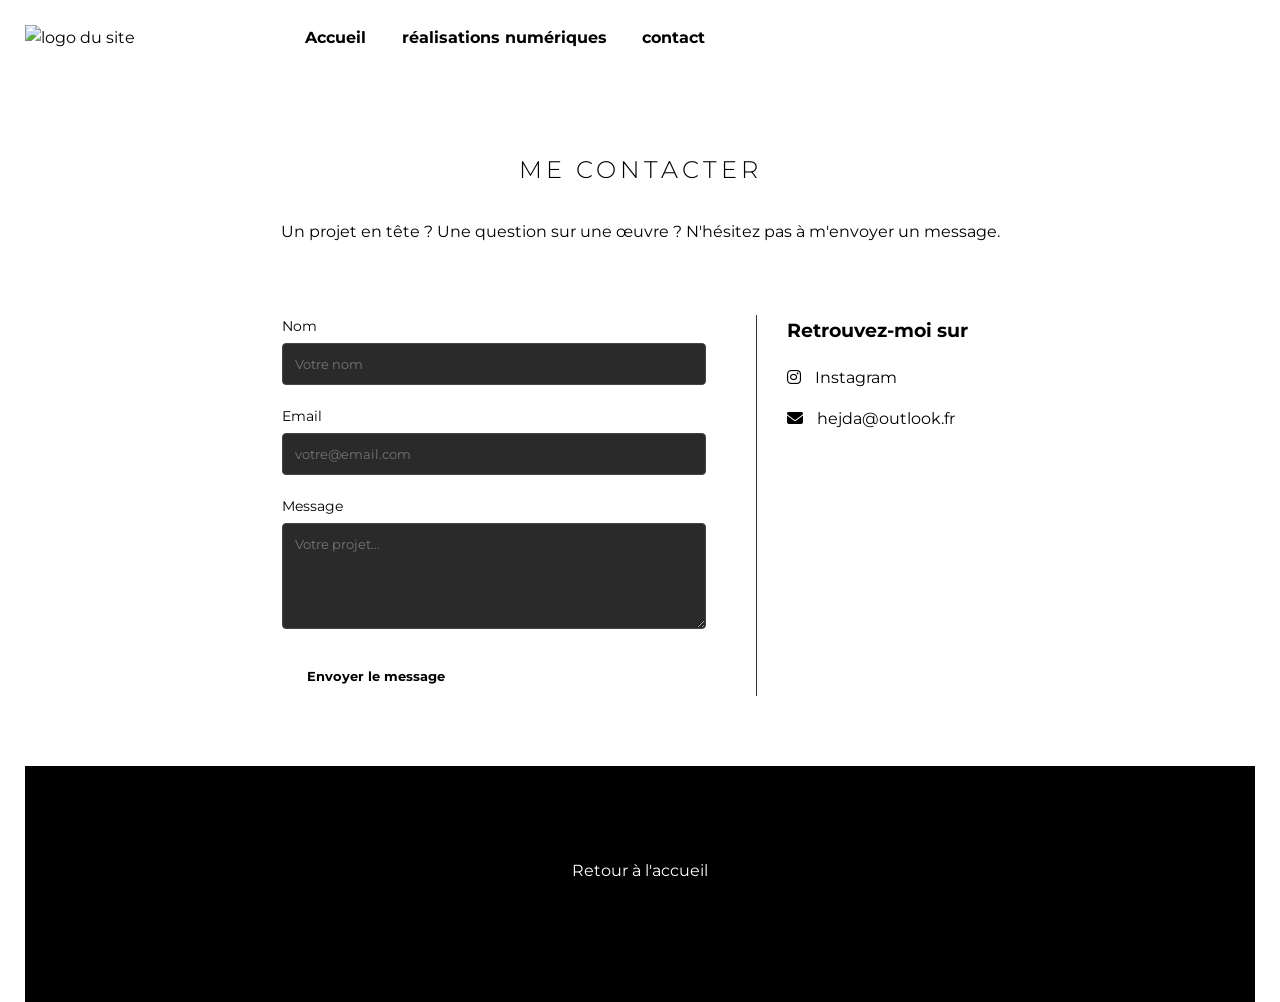
==== contact.html @ 36daacd3 "Add files via upload" ====
<!DOCTYPE html>
<html lang="fr">
<head>
        <link rel="stylesheet" href="https://cdnjs.cloudflare.com/ajax/libs/font-awesome/6.5.1/css/all.min.css">
        <link rel="stylesheet" href="style.css"> 
        <title>Les-création-de-Ben</title>
        <meta charset='utf-8'>
        <meta name="viewport" content="width=device-width,initial-scale=1.0">
<body>
    <section class="top-page">
        <header class="header">
             <img src="imgs/logo.png" alt="logo du site">
             <nav class="nav1">
                <li><a href="index.html"> Accueil</a></li>
                <li><a href="real.html"> réalisations numériques</a></li>
                <li><a href="contact.html">contact</a></li>
            </nav>
    </header>
    <main class="contact-container">
        <h2>Me contacter</h2>
        <p class="contact-intro">Un projet en tête ? Une question sur une œuvre ? N'hésitez pas à m'envoyer un message.</p>

        <section class="contact-flex">
            <form class="contact-form">
                <div class="form-group">
                    <label for="nom">Nom</label>
                    <input type="text" id="nom" name="nom" placeholder="Votre nom" required>
                </div>
                <div class="form-group">
                    <label for="email">Email</label>
                    <input type="email" id="email" name="email" placeholder="votre@email.com" required>
                </div>
                <div class="form-group">
                    <label for="message">Message</label>
                    <textarea id="message" name="message" rows="5" placeholder="Votre projet..." required></textarea>
                </div>
                <button type="submit" class="btn-submit">Envoyer le message</button>
            </form>

            <div class="contact-info">
                <h3>Retrouvez-moi sur</h3>
                <div class="social-links">
                    <a href="https://www.instagram.com/_northben_/"><i class="fab fa-instagram"></i> Instagram</a>
                    <a href="#"><i class="fas fa-envelope"></i> hejda@outlook.fr</a>
                </div>
            </div>
        </section>
    </main>

    <footer class="footer">
        <a href="index.html" class="btn-back">Retour à l'accueil</a>
        <p>&copy; 2026 Les Créations de Ben</p>
    </footer>

</body>
</html>
---- style.css ----
@import url('https://fonts.googleapis.com/css2?family=Montserrat:ital,wght@0,100..900;1,100..900&display=swap');
@import url('https://fonts.googleapis.com/css2?family=Abril+Fatface&family=Montserrat:ital,wght@0,100..900;1,100..900&display=swap');
*{
    font-family: 'Montserrat';
}
body{
    margin: 0px;
     background: url("../imgs/bg.png");

}
/*tete de page*/
header.header{
    display:flex;
    align-items: center;
}
section.top-page{
    height: 80vh;
    background-size: cover;
    padding: 25px;
}
header img {
    width: 250px;
}

/* menu navigation*/

nav.nav1{
    display: flex;
    justify-content: space-between;
    list-style: none;
    width: 400px;
    margin-left: 30px ;

}
.nav1 li a {
    text-decoration: none;
    color: black;
    font-weight: bold;
    transition: 0.3s;
}

.nav1 li a:hover {
    color: #00bf63; /* Couleur au survol */
}

/* Pour enlever les points même si le navigateur force le style <li> */
.nav1 li {
    list-style-type: none;
}


/* landing page*/
.big-title{
    color: black;
    font-family: 'Abril FatFace', cursive ;
    font-size: 80px;
    font-weight: 100;
}
.landing-page{
     padding: 20px 50px;
}

/* services*/
.service{
    display: flex;
    justify-content: space-evenly;
    margin: 50px;
}
.delivery-icon{
    font-size: 50px;
}
.service-item{
    display: flex;
    flex-direction: column;
    align-items: center;

}
/* Projet clients*/
.section-title{
    font-size: 50px;
    font-family: "Abril FatFace", cursive;
    font-weight: 100;
    position: relative;
}
.section-title::before{
    content: "";
    position: absolute;
    background-color: #00bf63;
    width: 50px;
    height: 7px;
    bottom: 0;
    border-bottom-right-radius: 20px;
}
.customer{
    margin: 100px;
}
.customer-pro{
    min-height: 850px;
    display: flex;
    flex-wrap: wrap;
    background-size: cover;
    background-position: center;
    background-repeat: no-repeat;
    background-size: contain;
    gap: 20px; /* Espace entre les deux toiles */
    position: relative;
  
}
.toile{
    flex: 1; /* Chaque image prend la moitié de la place */
    background-size: cover;
    background-position: center;
    transition: transform 0.3s;
    border-radius: 50px;
    border: #000 solid;
    position: relative; /* Indispensable pour placer la description en bas */
    display: block;
    overflow: hidden;
    text-decoration: none; /* Enlève le soulignement du lien */

    
}
.toile:hover {
    transform: scale(1.02); /* Agrandi très légèrement la toile */
    box-shadow: 0 10px 20px rgba(0,0,0,0.2); /* Ajoute une ombre portée */
}
.soleil-toile{
    background-image:url(../imgs/soleil-toile.jpg);
}
.masque-toile{
    background-image:url(../imgs/masque-toile.jpg);
}

.toile-details{
    background-color: #FFFFFFDF;
    position: absolute;
    bottom: 0;

}
    /* Le conteneur de la description */
.description {
    position: absolute;
    bottom: 0;
    left: 0;
    right: 0;
    background: rgba(0, 0, 0, 0.7); /* Fond noir semi-transparent */
    color: white;
    padding: 20px;
    opacity: 0; /* Caché par défaut */
    transition: opacity 0.3s ease;
    text-align: center;
}

/* On affiche la description au survol de la toile */
.toile:hover .description {
    opacity: 1;
}
/* Réal numérique*/
/* --- CONFIGURATION GLOBALE --- */

* {
    margin: 0;
    padding: 0;
    box-sizing: border-box;
}

body {
    font-family: 'Segoe UI', Roboto, sans-serif;
    background-color: var(--bg-dark);
    color: var(--white);
    line-height: 1.6;
    scroll-behavior: smooth;
}



/* Barre de catégories collante */
.sub-nav {
    display: flex;
    justify-content: center;
    gap: 30px;
    padding: 15px;
    background: #1a1a1a;
    position: sticky;
    top: 0;
    z-index: 1000;
    border-bottom: 1px solid #333;
}

.sub-nav a {
    text-decoration: none;
    color:rgb(88, 88, 88) ;
    font-weight: bold;
    font-size: 1rem;
    text-transform: uppercase;
    letter-spacing: 1px;
}

.sub-nav a:hover { color: #00bf63; }

/* --- GRILLE DE LA GALERIE --- */
h2 {
    text-align: center;
    margin: 60px 0 30px;
    font-weight: 300;
    text-transform: uppercase;
    letter-spacing: 4px;
}

.galerie-num {
    display: grid;
    grid-template-columns: repeat(auto-fill, minmax(280px, 1fr));
    gap: 20px;
    padding: 0 5% 40px;
    max-width: 1400px;
    margin: 0 auto;
}

.art-card {
    position: relative;
    background: var(--card-bg);
    border-radius: 50%;
    overflow: hidden;
    aspect-ratio: 1 / 1;
    border: #000 solid 5px;
}

.art-card img {
    width: 100%;
    height: 100%;
    object-fit: cover;
    transition: transform 0.6s cubic-bezier(0.25, 1, 0.5, 1);
}

.art-card:hover img {
    transform: scale(1.1);
}

/* --- OVERLAY --- */
.overlay {
    position: absolute;
    inset: 0;
    background: rgba(0, 0, 0, 0.7);
    display: flex;
    justify-content: center;
    align-items: center;
    opacity: 0;
    transition: opacity 0.4s ease;
}

.art-card:hover .overlay {
    opacity: 1;
}

.overlay span {
    border: 1px solid white;
    padding: 10px 20px;
    color:white;
    font-size: 0.8rem;
    text-transform: uppercase;
}

/* --- FOOTER --- */
.footer {
    text-align: center;
    padding: 80px 20px;
    background: #000;
}

.btn-back {
    display: inline-block;
    padding: 12px 30px;
    border: 1px solid var(--accent);
    color: white;
    text-decoration: none;
    border-radius: 2px;
    transition: 0.3s;
}

.btn-back:hover {
    background: var(--accent);
    color: #000;
}

/* --- RESPONSIVE --- */
@media (max-width: 768px) {
    .nav1 { display: none; } /* On cache le menu haut sur mobile pour simplifier */
    .galerie-num { grid-template-columns: repeat(auto-fill, minmax(160px, 1fr)); gap: 10px; }
}

/*contact/

/* --- PAGE CONTACT --- */
.contact-container {
    max-width: 900px;
    margin: 0 auto;
    padding: 40px 5%;
    text-align: center;
}

.contact-intro {
    color: var(--gray);
    margin-bottom: 40px;
}

.contact-flex {
    display: flex;
    gap: 50px;
    text-align: left;
    background: var(--card-bg);
    padding: 30px;
    border-radius: 8px;
}

/* Formulaire */
.contact-form {
    flex: 2;
}

.form-group {
    margin-bottom: 20px;
}

.form-group label {
    display: block;
    margin-bottom: 5px;
    font-size: 0.9rem;
    color: var(--accent);
}

.form-group input, 
.form-group textarea {
    width: 100%;
    padding: 12px;
    background: #2a2a2a;
    border: 1px solid #444;
    color: white;
    border-radius: 4px;
    font-family: inherit;
}

.btn-submit {
    background: var(--accent);
    color: #000;
    border: none;
    padding: 12px 25px;
    font-weight: bold;
    cursor: pointer;
    border-radius: 4px;
    transition: 0.3s;
}

.btn-submit:hover {
    background: white;
}

/* Infos de droite */
.contact-info {
    flex: 1;
    border-left: 1px solid #333;
    padding-left: 30px;
}

.contact-info h3 {
    margin-bottom: 20px;
    font-size: 1.2rem;
}

.social-links {
    display: flex;
    flex-direction: column;
    gap: 15px;
}

.social-links a {
    color: rgb(0, 0, 0);
    text-decoration: none;
    font-size: 1rem;
    transition: 0.3s;
}

.social-links a:hover {
    color: #00bf63;
}

.social-links i {
    margin-right: 10px;
    color: var(--accent);
}

/* Mobile */
@media (max-width: 768px) {
    .contact-flex {
        flex-direction: column;
    }
    .contact-info {
        border-left: none;
        border-top: 1px solid #333;
        padding-left: 0;
        padding-top: 30px;
    }
}
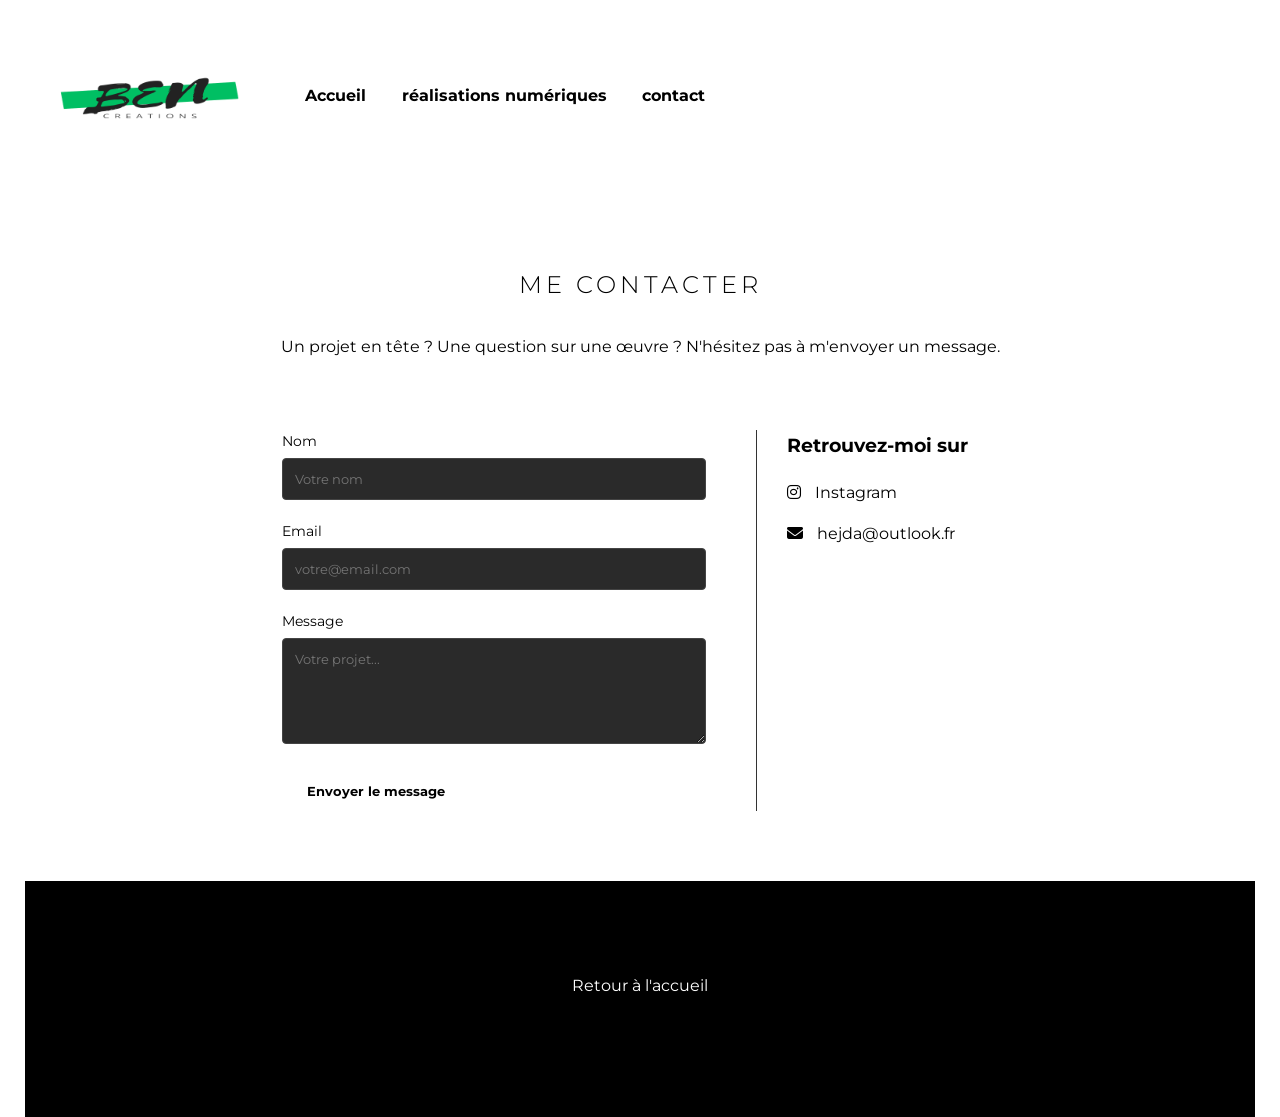
==== commit 9c80f38b: "Add files via upload" ====
--- a/contact.html
+++ b/contact.html
@@ -9,7 +9,7 @@
 <body>
     <section class="top-page">
         <header class="header">
-             <img src="imgs/logo.png" alt="logo du site">
+             <img src="logo.png" alt="logo du site">
              <nav class="nav1">
                 <li><a href="index.html"> Accueil</a></li>
                 <li><a href="real.html"> réalisations numériques</a></li>
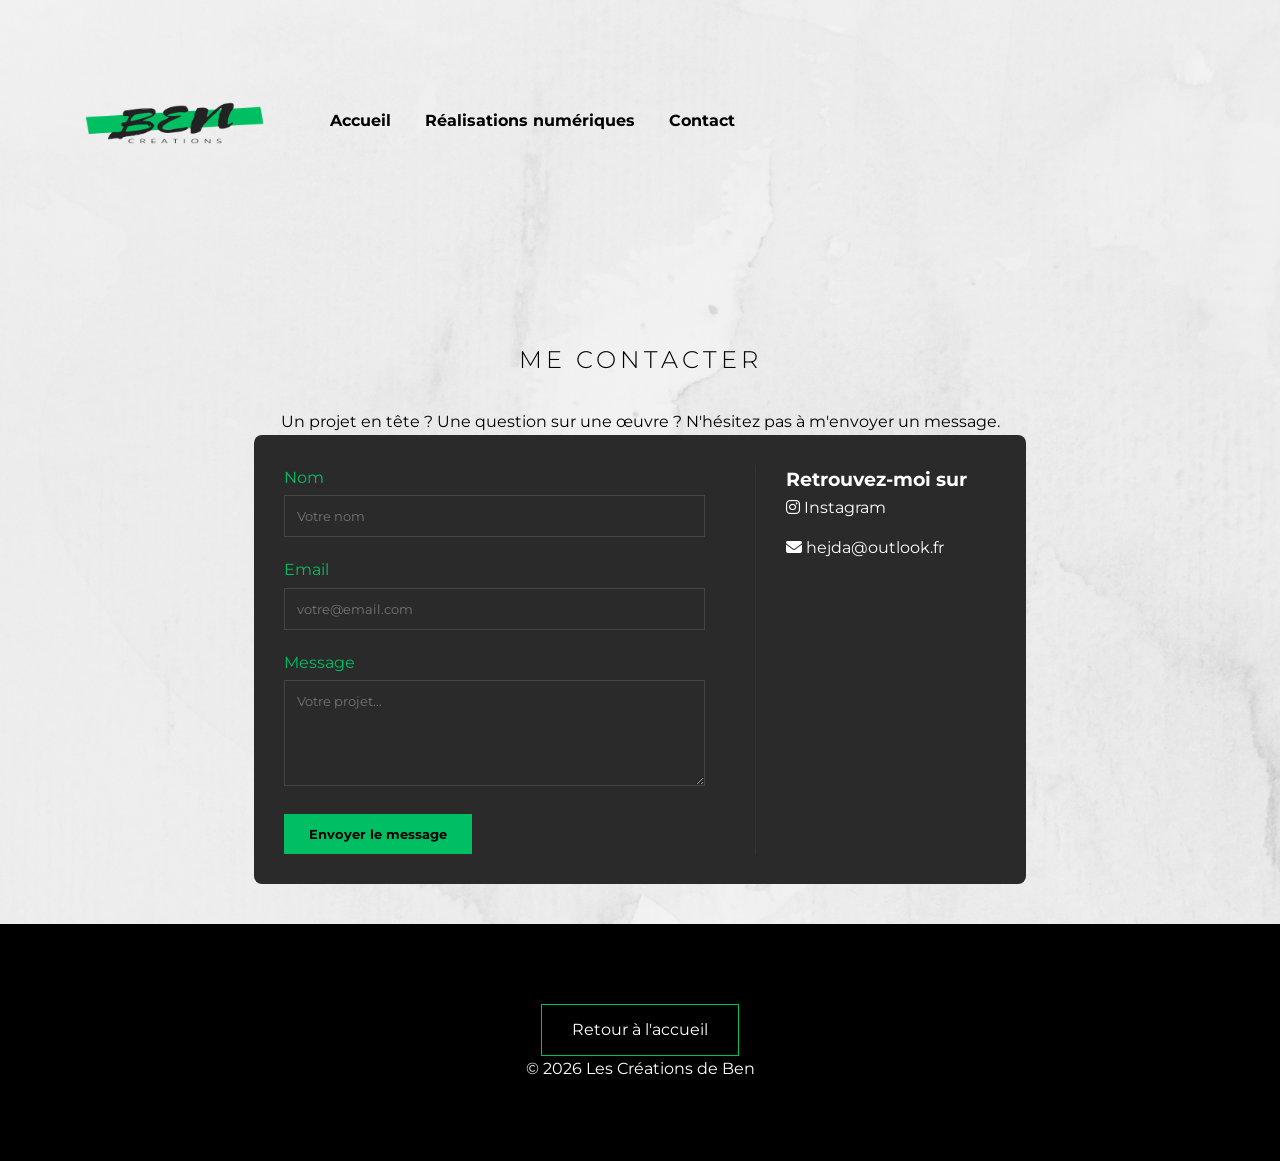
==== commit 3deb47a4: "Add files via upload" ====
--- a/contact.html
+++ b/contact.html
@@ -1,27 +1,29 @@
 <!DOCTYPE html>
 <html lang="fr">
 <head>
-        <link rel="stylesheet" href="https://cdnjs.cloudflare.com/ajax/libs/font-awesome/6.5.1/css/all.min.css">
-        <link rel="stylesheet" href="style.css"> 
-        <title>Les-création-de-Ben</title>
-        <meta charset='utf-8'>
-        <meta name="viewport" content="width=device-width,initial-scale=1.0">
-<body>
-    <section class="top-page">
-        <header class="header">
-             <img src="logo.png" alt="logo du site">
+    <meta charset='utf-8'>
+    <meta name="viewport" content="width=device-width,initial-scale=1.0">
+    <title>Contact - Les Créations de Ben</title>
+    <link rel="stylesheet" href="https://cdnjs.cloudflare.com/ajax/libs/font-awesome/6.5.1/css/all.min.css">
+    <link rel="stylesheet" href="style.css"> 
+</head> <body>
+    <header class="header">
+        <div class="top-page-content"> <img src="logo.png" alt="Logo Les Créations de Ben">
              <nav class="nav1">
-                <li><a href="index.html"> Accueil</a></li>
-                <li><a href="real.html"> réalisations numériques</a></li>
-                <li><a href="contact.html">contact</a></li>
+                <ul> <li><a href="index.html">Accueil</a></li>
+                    <li><a href="real.html">Réalisations numériques</a></li>
+                    <li><a href="contact.html">Contact</a></li>
+                </ul>
             </nav>
+        </div>
     </header>
+
     <main class="contact-container">
         <h2>Me contacter</h2>
         <p class="contact-intro">Un projet en tête ? Une question sur une œuvre ? N'hésitez pas à m'envoyer un message.</p>
 
         <section class="contact-flex">
-            <form class="contact-form">
+            <form class="contact-form" action="#" method="POST">
                 <div class="form-group">
                     <label for="nom">Nom</label>
                     <input type="text" id="nom" name="nom" placeholder="Votre nom" required>
@@ -40,8 +42,12 @@
             <div class="contact-info">
                 <h3>Retrouvez-moi sur</h3>
                 <div class="social-links">
-                    <a href="https://www.instagram.com/_northben_/"><i class="fab fa-instagram"></i> Instagram</a>
-                    <a href="#"><i class="fas fa-envelope"></i> hejda@outlook.fr</a>
+                    <a href="https://www.instagram.com/_northben_/" target="_blank" rel="noopener">
+                        <i class="fab fa-instagram"></i> Instagram
+                    </a>
+                    <a href="mailto:hejda@outlook.fr">
+                        <i class="fas fa-envelope"></i> hejda@outlook.fr
+                    </a>
                 </div>
             </div>
         </section>
--- a/style.css
+++ b/style.css
@@ -1,37 +1,59 @@
+/* ==========================================
+   1. VARIABLES & POLICES
+   ========================================== */
 @import url('https://fonts.googleapis.com/css2?family=Montserrat:ital,wght@0,100..900;1,100..900&display=swap');
-@import url('https://fonts.googleapis.com/css2?family=Abril+Fatface&family=Montserrat:ital,wght@0,100..900;1,100..900&display=swap');
-*{
-    font-family: 'Montserrat';
-}
-body{
-    margin: 0px;
-     background: url("../imgs/bg.png");
-
-}
-/*tete de page*/
-header.header{
-    display:flex;
+@import url('https://fonts.googleapis.com/css2?family=Abril+Fatface&display=swap');
+
+:root {
+    --accent: #00bf63;
+    --bg-dark: #1a1a1a;
+    --white: #ffffff;
+    --card-bg: #2a2a2a;
+    --gray: #888888;
+}
+
+* {
+    margin: 0;
+    padding: 0;
+    box-sizing: border-box;
+    font-family: 'Montserrat', sans-serif;
+}
+
+body {
+    background: url("bg.png");
+    color: black;
+    line-height: 1.6;
+    scroll-behavior: smooth;
+}
+
+/* ==========================================
+   2. HEADER & NAVIGATION (index/real/contact)
+   ========================================== */
+header.header {
+    display: flex;
     align-items: center;
-}
-section.top-page{
-    height: 80vh;
-    background-size: cover;
     padding: 25px;
 }
+
 header img {
     width: 250px;
 }
 
-/* menu navigation*/
-
-nav.nav1{
+nav.nav1 {
     display: flex;
     justify-content: space-between;
     list-style: none;
+}
+
+.nav1 li {
+    list-style-type: none;
+    display: inline ;
     width: 400px;
-    margin-left: 30px ;
-
-}
+    margin-left: 30px;
+    
+
+}
+
 .nav1 li a {
     text-decoration: none;
     color: black;
@@ -40,141 +62,122 @@
 }
 
 .nav1 li a:hover {
-    color: #00bf63; /* Couleur au survol */
-}
-
-/* Pour enlever les points même si le navigateur force le style <li> */
-.nav1 li {
-    list-style-type: none;
-}
-
-
-/* landing page*/
-.big-title{
-    color: black;
-    font-family: 'Abril FatFace', cursive ;
+    color: #00bf63;
+}
+
+/* ==========================================
+   3. PAGE D'ACCUEIL (Index)
+   ========================================== */
+.top-page {
+    display: flex;
+    align-items: center;      
+    justify-content: flex-start; 
+    background-size: cover;
+    padding: 25px;
+}
+.top-page-content{
+    display: flex;
+    align-items: center;      
+    justify-content: flex-start; 
+    background-size: cover;
+    padding: 25px;
+}
+
+.landing-page {
+    padding: 20px 50px;
+}
+
+.big-title {
+    font-family: 'Abril Fatface', cursive;
     font-size: 80px;
     font-weight: 100;
 }
-.landing-page{
-     padding: 20px 50px;
-}
-
-/* services*/
-.service{
+
+/* Services */
+.service {
     display: flex;
     justify-content: space-evenly;
     margin: 50px;
 }
-.delivery-icon{
-    font-size: 50px;
-}
-.service-item{
+
+.service-item {
     display: flex;
     flex-direction: column;
     align-items: center;
-
-}
-/* Projet clients*/
-.section-title{
+}
+
+.delivery-icon {
     font-size: 50px;
-    font-family: "Abril FatFace", cursive;
+}
+
+/* Projets clients */
+.customer {
+    margin: 100px;
+}
+
+.section-title {
+    font-size: 50px;
+    font-family: "Abril Fatface", cursive;
     font-weight: 100;
     position: relative;
 }
-.section-title::before{
+
+.section-title::before {
     content: "";
     position: absolute;
-    background-color: #00bf63;
+    background-color: var(--accent);
     width: 50px;
     height: 7px;
     bottom: 0;
     border-bottom-right-radius: 20px;
 }
-.customer{
-    margin: 100px;
-}
-.customer-pro{
+
+.customer-pro {
     min-height: 850px;
     display: flex;
     flex-wrap: wrap;
+    gap: 20px;
+}
+
+.toile {
+    flex: 1;
     background-size: cover;
     background-position: center;
-    background-repeat: no-repeat;
-    background-size: contain;
-    gap: 20px; /* Espace entre les deux toiles */
+    border-radius: 50px;
+    border: 2px solid #000;
     position: relative;
-  
-}
-.toile{
-    flex: 1; /* Chaque image prend la moitié de la place */
-    background-size: cover;
-    background-position: center;
-    transition: transform 0.3s;
-    border-radius: 50px;
-    border: #000 solid;
-    position: relative; /* Indispensable pour placer la description en bas */
     display: block;
     overflow: hidden;
-    text-decoration: none; /* Enlève le soulignement du lien */
-
-    
-}
+    text-decoration: none;
+    transition: transform 0.3s;
+}
+
 .toile:hover {
-    transform: scale(1.02); /* Agrandi très légèrement la toile */
-    box-shadow: 0 10px 20px rgba(0,0,0,0.2); /* Ajoute une ombre portée */
-}
-.soleil-toile{
-    background-image:url(../imgs/soleil-toile.jpg);
-}
-.masque-toile{
-    background-image:url(../imgs/masque-toile.jpg);
-}
-
-.toile-details{
-    background-color: #FFFFFFDF;
-    position: absolute;
-    bottom: 0;
-
-}
-    /* Le conteneur de la description */
+    transform: scale(1.02);
+    box-shadow: 0 10px 20px rgba(0,0,0,0.2);
+}
+
+.soleil-toile { background-image: url("soleil-toile.webp"); }
+.masque-toile { background-image: url("masque-toile.webp"); }
+
 .description {
     position: absolute;
-    bottom: 0;
-    left: 0;
-    right: 0;
-    background: rgba(0, 0, 0, 0.7); /* Fond noir semi-transparent */
+    bottom: 0; left: 0; right: 0;
+    background: rgba(0, 0, 0, 0.7);
     color: white;
     padding: 20px;
-    opacity: 0; /* Caché par défaut */
+    opacity: 0;
     transition: opacity 0.3s ease;
     text-align: center;
 }
 
-/* On affiche la description au survol de la toile */
 .toile:hover .description {
     opacity: 1;
 }
-/* Réal numérique*/
-/* --- CONFIGURATION GLOBALE --- */
-
-* {
-    margin: 0;
-    padding: 0;
-    box-sizing: border-box;
-}
-
-body {
-    font-family: 'Segoe UI', Roboto, sans-serif;
-    background-color: var(--bg-dark);
-    color: var(--white);
-    line-height: 1.6;
-    scroll-behavior: smooth;
-}
-
-
-
-/* Barre de catégories collante */
+
+/* ==========================================
+   4. RÉALISATIONS NUMÉRIQUES (Galerie)
+   ========================================== */
 .sub-nav {
     display: flex;
     justify-content: center;
@@ -189,16 +192,13 @@
 
 .sub-nav a {
     text-decoration: none;
-    color:rgb(88, 88, 88) ;
+    color: #585858;
     font-weight: bold;
-    font-size: 1rem;
     text-transform: uppercase;
-    letter-spacing: 1px;
-}
-
-.sub-nav a:hover { color: #00bf63; }
-
-/* --- GRILLE DE LA GALERIE --- */
+}
+
+.sub-nav a:hover { color: var(--accent); }
+
 h2 {
     text-align: center;
     margin: 60px 0 30px;
@@ -218,11 +218,10 @@
 
 .art-card {
     position: relative;
-    background: var(--card-bg);
     border-radius: 50%;
     overflow: hidden;
     aspect-ratio: 1 / 1;
-    border: #000 solid 5px;
+    border: 5px solid #000;
 }
 
 .art-card img {
@@ -232,11 +231,8 @@
     transition: transform 0.6s cubic-bezier(0.25, 1, 0.5, 1);
 }
 
-.art-card:hover img {
-    transform: scale(1.1);
-}
-
-/* --- OVERLAY --- */
+.art-card:hover img { transform: scale(1.1); }
+
 .overlay {
     position: absolute;
     inset: 0;
@@ -248,49 +244,17 @@
     transition: opacity 0.4s ease;
 }
 
-.art-card:hover .overlay {
-    opacity: 1;
-}
+.art-card:hover .overlay { opacity: 1; }
 
 .overlay span {
     border: 1px solid white;
     padding: 10px 20px;
-    color:white;
-    font-size: 0.8rem;
-    text-transform: uppercase;
-}
-
-/* --- FOOTER --- */
-.footer {
-    text-align: center;
-    padding: 80px 20px;
-    background: #000;
-}
-
-.btn-back {
-    display: inline-block;
-    padding: 12px 30px;
-    border: 1px solid var(--accent);
-    color: white;
-    text-decoration: none;
-    border-radius: 2px;
-    transition: 0.3s;
-}
-
-.btn-back:hover {
-    background: var(--accent);
-    color: #000;
-}
-
-/* --- RESPONSIVE --- */
-@media (max-width: 768px) {
-    .nav1 { display: none; } /* On cache le menu haut sur mobile pour simplifier */
-    .galerie-num { grid-template-columns: repeat(auto-fill, minmax(160px, 1fr)); gap: 10px; }
-}
-
-/*contact/
-
-/* --- PAGE CONTACT --- */
+    color: white;
+}
+
+/* ==========================================
+   5. PAGE CONTACT
+   ========================================== */
 .contact-container {
     max-width: 900px;
     margin: 0 auto;
@@ -298,11 +262,6 @@
     text-align: center;
 }
 
-.contact-intro {
-    color: var(--gray);
-    margin-bottom: 40px;
-}
-
 .contact-flex {
     display: flex;
     gap: 50px;
@@ -310,33 +269,25 @@
     background: var(--card-bg);
     padding: 30px;
     border-radius: 8px;
-}
-
-/* Formulaire */
-.contact-form {
-    flex: 2;
-}
-
-.form-group {
-    margin-bottom: 20px;
-}
+    color: white;
+}
+
+.contact-form { flex: 2; }
+
+.form-group { margin-bottom: 20px; }
 
 .form-group label {
     display: block;
     margin-bottom: 5px;
-    font-size: 0.9rem;
     color: var(--accent);
 }
 
-.form-group input, 
-.form-group textarea {
+.form-group input, .form-group textarea {
     width: 100%;
     padding: 12px;
     background: #2a2a2a;
     border: 1px solid #444;
     color: white;
-    border-radius: 4px;
-    font-family: inherit;
 }
 
 .btn-submit {
@@ -346,26 +297,14 @@
     padding: 12px 25px;
     font-weight: bold;
     cursor: pointer;
-    border-radius: 4px;
-    transition: 0.3s;
-}
-
-.btn-submit:hover {
-    background: white;
-}
-
-/* Infos de droite */
+}
+
 .contact-info {
     flex: 1;
     border-left: 1px solid #333;
     padding-left: 30px;
 }
 
-.contact-info h3 {
-    margin-bottom: 20px;
-    font-size: 1.2rem;
-}
-
 .social-links {
     display: flex;
     flex-direction: column;
@@ -373,30 +312,55 @@
 }
 
 .social-links a {
-    color: rgb(0, 0, 0);
-    text-decoration: none;
-    font-size: 1rem;
-    transition: 0.3s;
-}
-
-.social-links a:hover {
-    color: #00bf63;
-}
-
-.social-links i {
-    margin-right: 10px;
-    color: var(--accent);
-}
-
-/* Mobile */
-@media (max-width: 768px) {
-    .contact-flex {
-        flex-direction: column;
+    color: white;
+    text-decoration: none;
+}
+
+/* ==========================================
+   6. FOOTER
+   ========================================== */
+.footer {
+    text-align: center;
+    padding: 80px 20px;
+    background: #000;
+    color: white;
+}
+
+.btn-back {
+    display: inline-block;
+    padding: 12px 30px;
+    border: 1px solid var(--accent);
+    color: white;
+    text-decoration: none;
+}
+
+/* ==========================================
+   7. RESPONSIVE
+   ========================================== */
+@media screen and (max-width: 900px) {
+    header.header { flex-direction: column !important; }
+    nav.nav1 { width: auto !important; margin-left: 0 !important; }
+    .big-title { font-size: 45px !important; }
+    .service { flex-direction: column; }
+    .customer-pro { flex-direction: column; }
+}
+
+@media screen and (max-width: 600px) {
+    .galerie-num { grid-template-columns: repeat(2, 1fr) !important; }
+    .contact-flex { flex-direction: column; }
+    .contact-info { border-left: none; border-top: 1px solid #333; padding-top: 20px; }
+}
+@media screen and (max-width: 768px) {
+    /* Sur mobile, on empile ou on réduit les écarts */
+    .top-page {
+        flex-direction: column; /* Met le nav sous le logo si c'est trop serré */
+        height: auto;
+        text-align: center;
     }
-    .contact-info {
-        border-left: none;
-        border-top: 1px solid #333;
-        padding-left: 0;
-        padding-top: 30px;
+    .top-page-content{
+        flex-direction: column; /* Met le nav sous le logo si c'est trop serré */
+        height: auto;
+        text-align: center;
+
     }
 }
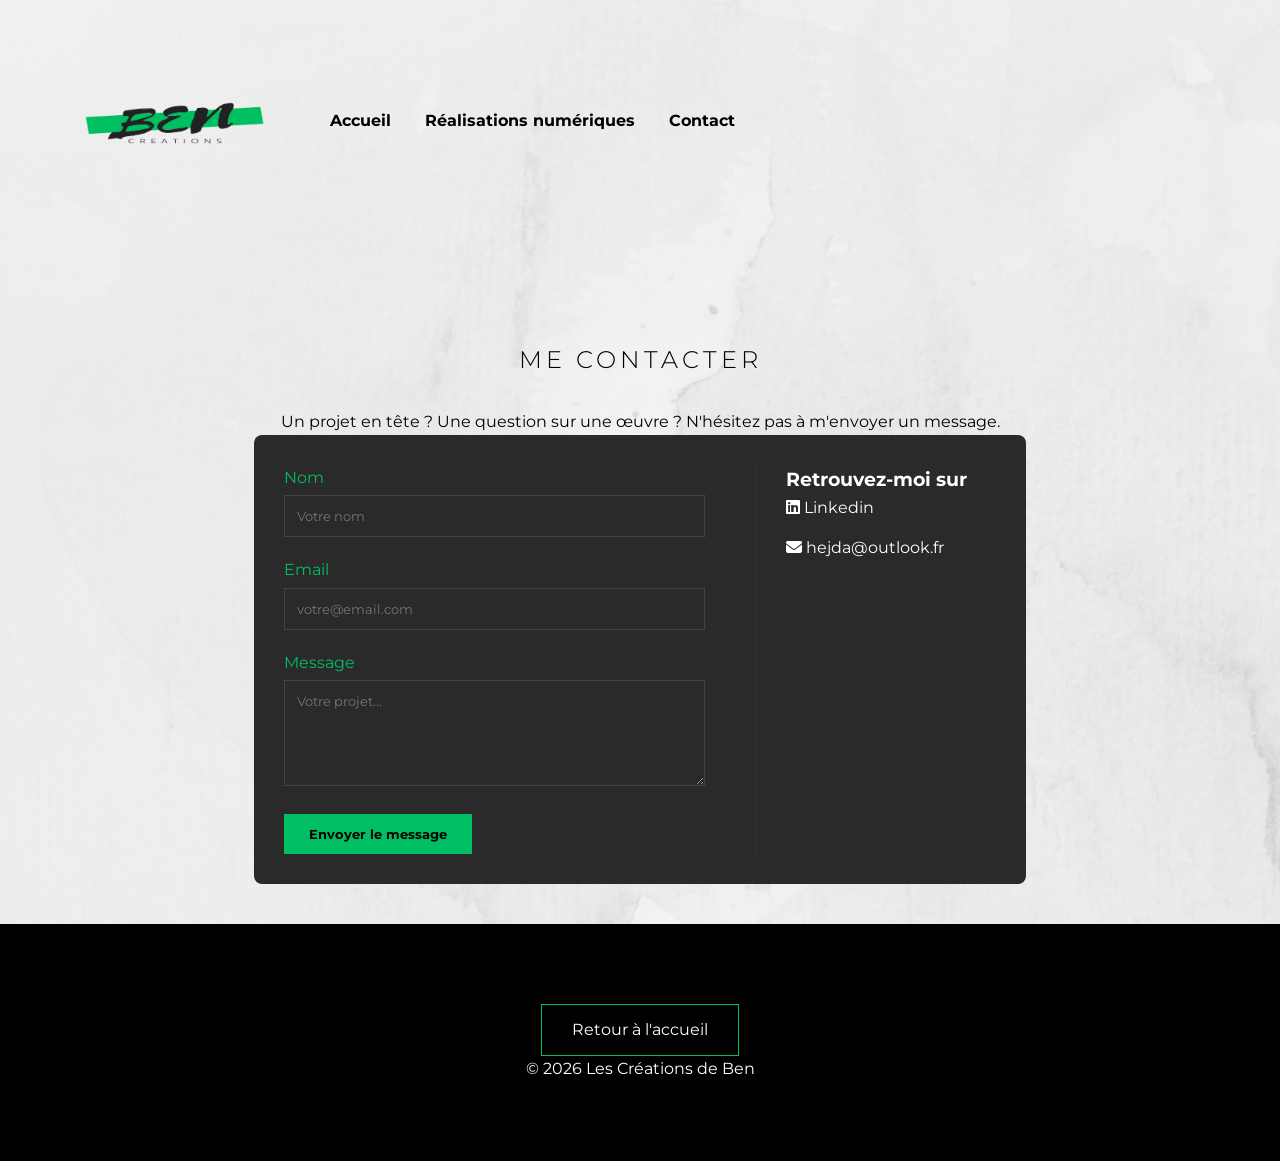
==== commit e7555d25: "Update contact.html" ====
--- a/contact.html
+++ b/contact.html
@@ -42,8 +42,8 @@
             <div class="contact-info">
                 <h3>Retrouvez-moi sur</h3>
                 <div class="social-links">
-                    <a href="https://www.instagram.com/_northben_/" target="_blank" rel="noopener">
-                        <i class="fab fa-instagram"></i> Instagram
+                    <a href="https://www.linkedin.com/in/benjamin-meyer-b442223b6/" target="_blank" rel="noopener">
+                        <i class="fab fa-linkedin"></i> Linkedin
                     </a>
                     <a href="mailto:hejda@outlook.fr">
                         <i class="fas fa-envelope"></i> hejda@outlook.fr
@@ -59,4 +59,5 @@
     </footer>
 
 </body>
-</html>+
+</html>
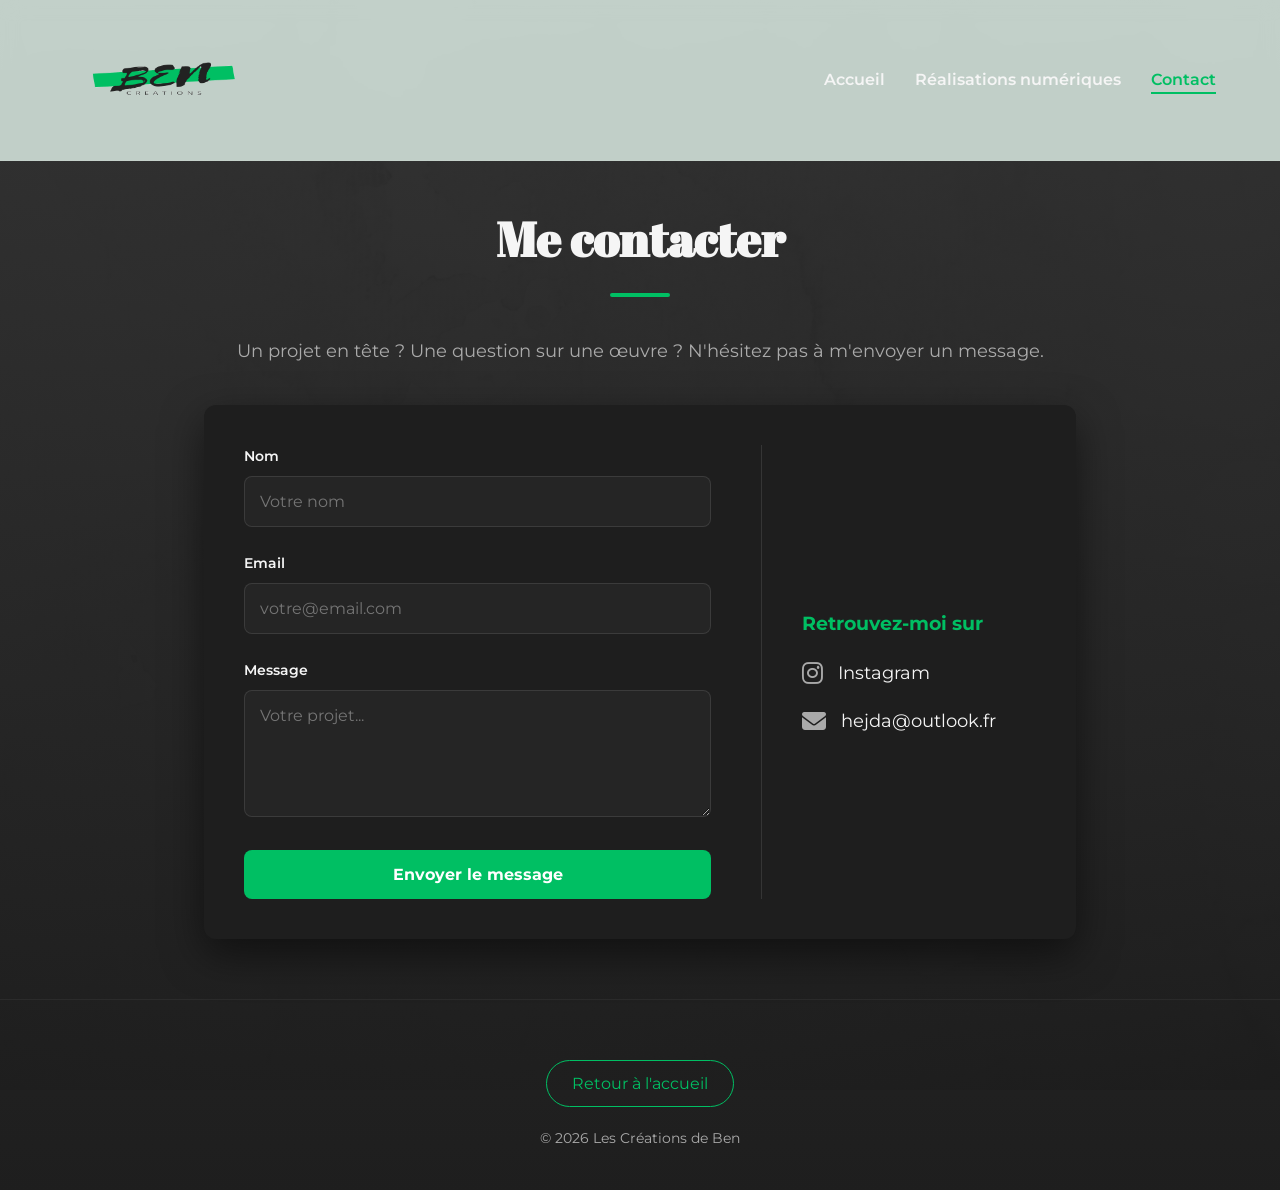
==== commit ec7864fc: "Add files via upload" ====
--- a/contact.html
+++ b/contact.html
@@ -6,20 +6,23 @@
     <title>Contact - Les Créations de Ben</title>
     <link rel="stylesheet" href="https://cdnjs.cloudflare.com/ajax/libs/font-awesome/6.5.1/css/all.min.css">
     <link rel="stylesheet" href="style.css"> 
-</head> <body>
+</head> 
+<body>
     <header class="header">
-        <div class="top-page-content"> <img src="logo.png" alt="Logo Les Créations de Ben">
-             <nav class="nav1">
-                <ul> <li><a href="index.html">Accueil</a></li>
-                    <li><a href="real.html">Réalisations numériques</a></li>
-                    <li><a href="contact.html">Contact</a></li>
-                </ul>
-            </nav>
+        <div class="logo-container"> 
+            <img src="logo.png" alt="Logo Les Créations de Ben">
         </div>
+        <nav class="nav1">
+            <ul> 
+                <li><a href="index.html">Accueil</a></li>
+                <li><a href="real.html">Réalisations numériques</a></li>
+                <li><a href="contact.html" class="active">Contact</a></li>
+            </ul>
+        </nav>
     </header>
 
     <main class="contact-container">
-        <h2>Me contacter</h2>
+        <h2 class="section-title">Me contacter</h2>
         <p class="contact-intro">Un projet en tête ? Une question sur une œuvre ? N'hésitez pas à m'envoyer un message.</p>
 
         <section class="contact-flex">
@@ -42,8 +45,8 @@
             <div class="contact-info">
                 <h3>Retrouvez-moi sur</h3>
                 <div class="social-links">
-                    <a href="https://www.linkedin.com/in/benjamin-meyer-b442223b6/" target="_blank" rel="noopener">
-                        <i class="fab fa-linkedin"></i> Linkedin
+                    <a href="https://www.instagram.com/_northben_/" target="_blank" rel="noopener">
+                        <i class="fab fa-instagram"></i> Instagram
                     </a>
                     <a href="mailto:hejda@outlook.fr">
                         <i class="fas fa-envelope"></i> hejda@outlook.fr
@@ -57,7 +60,5 @@
         <a href="index.html" class="btn-back">Retour à l'accueil</a>
         <p>&copy; 2026 Les Créations de Ben</p>
     </footer>
-
 </body>
-
-</html>
+</html>
--- a/style.css
+++ b/style.css
@@ -1,366 +1,459 @@
 /* ==========================================
    1. VARIABLES & POLICES
    ========================================== */
-@import url('https://fonts.googleapis.com/css2?family=Montserrat:ital,wght@0,100..900;1,100..900&display=swap');
-@import url('https://fonts.googleapis.com/css2?family=Abril+Fatface&display=swap');
+   @import url('https://fonts.googleapis.com/css2?family=Montserrat:wght@300;400;600;700&family=Abril+Fatface&display=swap');
 
-:root {
-    --accent: #00bf63;
-    --bg-dark: #1a1a1a;
-    --white: #ffffff;
-    --card-bg: #2a2a2a;
-    --gray: #888888;
-}
-
-* {
-    margin: 0;
-    padding: 0;
-    box-sizing: border-box;
-    font-family: 'Montserrat', sans-serif;
-}
-
-body {
-    background: url("bg.png");
-    color: black;
-    line-height: 1.6;
-    scroll-behavior: smooth;
-}
-
-/* ==========================================
-   2. HEADER & NAVIGATION (index/real/contact)
-   ========================================== */
-header.header {
-    display: flex;
-    align-items: center;
-    padding: 25px;
-}
-
-header img {
-    width: 250px;
-}
-
-nav.nav1 {
-    display: flex;
-    justify-content: space-between;
-    list-style: none;
-}
-
-.nav1 li {
-    list-style-type: none;
-    display: inline ;
-    width: 400px;
-    margin-left: 30px;
-    
-
-}
-
-.nav1 li a {
-    text-decoration: none;
-    color: black;
-    font-weight: bold;
-    transition: 0.3s;
-}
-
-.nav1 li a:hover {
-    color: #00bf63;
-}
-
-/* ==========================================
-   3. PAGE D'ACCUEIL (Index)
-   ========================================== */
-.top-page {
-    display: flex;
-    align-items: center;      
-    justify-content: flex-start; 
-    background-size: cover;
-    padding: 25px;
-}
-.top-page-content{
-    display: flex;
-    align-items: center;      
-    justify-content: flex-start; 
-    background-size: cover;
-    padding: 25px;
-}
-
-.landing-page {
-    padding: 20px 50px;
-}
-
-.big-title {
-    font-family: 'Abril Fatface', cursive;
-    font-size: 80px;
-    font-weight: 100;
-}
-
-/* Services */
-.service {
-    display: flex;
-    justify-content: space-evenly;
-    margin: 50px;
-}
-
-.service-item {
-    display: flex;
-    flex-direction: column;
-    align-items: center;
-}
-
-.delivery-icon {
-    font-size: 50px;
-}
-
-/* Projets clients */
-.customer {
-    margin: 100px;
-}
-
-.section-title {
-    font-size: 50px;
-    font-family: "Abril Fatface", cursive;
-    font-weight: 100;
-    position: relative;
-}
-
-.section-title::before {
-    content: "";
-    position: absolute;
-    background-color: var(--accent);
-    width: 50px;
-    height: 7px;
-    bottom: 0;
-    border-bottom-right-radius: 20px;
-}
-
-.customer-pro {
-    min-height: 850px;
-    display: flex;
-    flex-wrap: wrap;
-    gap: 20px;
-}
-
-.toile {
-    flex: 1;
-    background-size: cover;
-    background-position: center;
-    border-radius: 50px;
-    border: 2px solid #000;
-    position: relative;
-    display: block;
-    overflow: hidden;
-    text-decoration: none;
-    transition: transform 0.3s;
-}
-
-.toile:hover {
-    transform: scale(1.02);
-    box-shadow: 0 10px 20px rgba(0,0,0,0.2);
-}
-
-.soleil-toile { background-image: url("soleil-toile.webp"); }
-.masque-toile { background-image: url("masque-toile.webp"); }
-
-.description {
-    position: absolute;
-    bottom: 0; left: 0; right: 0;
-    background: rgba(0, 0, 0, 0.7);
-    color: white;
-    padding: 20px;
-    opacity: 0;
-    transition: opacity 0.3s ease;
-    text-align: center;
-}
-
-.toile:hover .description {
-    opacity: 1;
-}
-
-/* ==========================================
-   4. RÉALISATIONS NUMÉRIQUES (Galerie)
-   ========================================== */
-.sub-nav {
-    display: flex;
-    justify-content: center;
-    gap: 30px;
-    padding: 15px;
-    background: #1a1a1a;
-    position: sticky;
-    top: 0;
-    z-index: 1000;
-    border-bottom: 1px solid #333;
-}
-
-.sub-nav a {
-    text-decoration: none;
-    color: #585858;
-    font-weight: bold;
-    text-transform: uppercase;
-}
-
-.sub-nav a:hover { color: var(--accent); }
-
-h2 {
-    text-align: center;
-    margin: 60px 0 30px;
-    font-weight: 300;
-    text-transform: uppercase;
-    letter-spacing: 4px;
-}
-
-.galerie-num {
-    display: grid;
-    grid-template-columns: repeat(auto-fill, minmax(280px, 1fr));
-    gap: 20px;
-    padding: 0 5% 40px;
-    max-width: 1400px;
-    margin: 0 auto;
-}
-
-.art-card {
-    position: relative;
-    border-radius: 50%;
-    overflow: hidden;
-    aspect-ratio: 1 / 1;
-    border: 5px solid #000;
-}
-
-.art-card img {
-    width: 100%;
-    height: 100%;
-    object-fit: cover;
-    transition: transform 0.6s cubic-bezier(0.25, 1, 0.5, 1);
-}
-
-.art-card:hover img { transform: scale(1.1); }
-
-.overlay {
-    position: absolute;
-    inset: 0;
-    background: rgba(0, 0, 0, 0.7);
-    display: flex;
-    justify-content: center;
-    align-items: center;
-    opacity: 0;
-    transition: opacity 0.4s ease;
-}
-
-.art-card:hover .overlay { opacity: 1; }
-
-.overlay span {
-    border: 1px solid white;
-    padding: 10px 20px;
-    color: white;
-}
-
-/* ==========================================
-   5. PAGE CONTACT
-   ========================================== */
-.contact-container {
-    max-width: 900px;
-    margin: 0 auto;
-    padding: 40px 5%;
-    text-align: center;
-}
-
-.contact-flex {
-    display: flex;
-    gap: 50px;
-    text-align: left;
-    background: var(--card-bg);
-    padding: 30px;
-    border-radius: 8px;
-    color: white;
-}
-
-.contact-form { flex: 2; }
-
-.form-group { margin-bottom: 20px; }
-
-.form-group label {
-    display: block;
-    margin-bottom: 5px;
-    color: var(--accent);
-}
-
-.form-group input, .form-group textarea {
-    width: 100%;
-    padding: 12px;
-    background: #2a2a2a;
-    border: 1px solid #444;
-    color: white;
-}
-
-.btn-submit {
-    background: var(--accent);
-    color: #000;
-    border: none;
-    padding: 12px 25px;
-    font-weight: bold;
-    cursor: pointer;
-}
-
-.contact-info {
-    flex: 1;
-    border-left: 1px solid #333;
-    padding-left: 30px;
-}
-
-.social-links {
-    display: flex;
-    flex-direction: column;
-    gap: 15px;
-}
-
-.social-links a {
-    color: white;
-    text-decoration: none;
-}
-
-/* ==========================================
-   6. FOOTER
-   ========================================== */
-.footer {
-    text-align: center;
-    padding: 80px 20px;
-    background: #000;
-    color: white;
-}
-
-.btn-back {
-    display: inline-block;
-    padding: 12px 30px;
-    border: 1px solid var(--accent);
-    color: white;
-    text-decoration: none;
-}
-
-/* ==========================================
-   7. RESPONSIVE
-   ========================================== */
-@media screen and (max-width: 900px) {
-    header.header { flex-direction: column !important; }
-    nav.nav1 { width: auto !important; margin-left: 0 !important; }
-    .big-title { font-size: 45px !important; }
-    .service { flex-direction: column; }
-    .customer-pro { flex-direction: column; }
-}
-
-@media screen and (max-width: 600px) {
-    .galerie-num { grid-template-columns: repeat(2, 1fr) !important; }
-    .contact-flex { flex-direction: column; }
-    .contact-info { border-left: none; border-top: 1px solid #333; padding-top: 20px; }
-}
-@media screen and (max-width: 768px) {
-    /* Sur mobile, on empile ou on réduit les écarts */
-    .top-page {
-        flex-direction: column; /* Met le nav sous le logo si c'est trop serré */
-        height: auto;
-        text-align: center;
-    }
-    .top-page-content{
-        flex-direction: column; /* Met le nav sous le logo si c'est trop serré */
-        height: auto;
-        text-align: center;
-
-    }
-}+   :root {
+       --accent: #00bf63;
+       --accent-hover: #00a053;
+       --bg-dark: #121212;
+       --bg-card: #1e1e1e;
+       --text-main: #f5f5f5;
+       --text-muted: #aaaaaa;
+       --border-radius: 12px;
+       --transition: all 0.3s ease;
+   }
+   
+   * {
+       margin: 0;
+       padding: 0;
+       box-sizing: border-box;
+       font-family: 'Montserrat', sans-serif;
+   }
+   
+   body {
+       /* Utilisation d'un dégradé assombrissant sur l'image de fond pour garantir la lisibilité */
+       background: linear-gradient(rgba(18, 18, 18, 0.85), rgba(18, 18, 18, 0.95)), url("bg.png") no-repeat center center fixed;
+       background-size: cover;
+       color: var(--text-main);
+       line-height: 1.6;
+       scroll-behavior: smooth;
+   }
+   
+   /* ==========================================
+      2. HEADER & NAVIGATION
+      ========================================== */
+   .header {
+       display: flex;
+       justify-content: space-between;
+       align-items: center;
+       padding: 20px 5%;
+       background: rgba(231, 248, 239, 0.8);
+       backdrop-filter: blur(10px);
+       position: sticky;
+       top: 0;
+       z-index: 1000;
+       border-bottom: 1px solid rgba(255, 255, 255, 0.05);
+   }
+   
+   .logo-container img {
+       max-width: 200px;
+       height: auto;
+   }
+   
+   .nav1 ul {
+       display: flex;
+       gap: 30px;
+       list-style: none;
+   }
+   
+   .nav1 li a {
+       text-decoration: none;
+       color: var(--text-main);
+       font-weight: 600;
+       font-size: 1rem;
+       transition: var(--transition);
+       position: relative;
+   }
+   
+   .nav1 li a::after {
+       content: '';
+       position: absolute;
+       width: 0;
+       height: 2px;
+       bottom: -5px;
+       left: 0;
+       background-color: var(--accent);
+       transition: var(--transition);
+   }
+   
+   .nav1 li a:hover::after, .nav1 li a.active::after {
+       width: 100%;
+   }
+   
+   .nav1 li a:hover, .nav1 li a.active {
+       color: var(--accent);
+   }
+   
+   /* ==========================================
+      3. PAGE D'ACCUEIL (Index)
+      ========================================== */
+   .top-page {
+       display: flex;
+       align-items: center;
+       justify-content: center;
+       min-height: 60vh;
+       text-align: center;
+       padding: 40px 5%;
+   }
+   
+   .big-title {
+       font-family: 'Abril Fatface', cursive;
+       font-size: clamp(3rem, 6vw, 5rem);
+       font-weight: 100;
+       color: var(--white);
+       margin-bottom: 10px;
+       letter-spacing: 2px;
+   }
+   
+   .p-title {
+       font-family: 'Abril Fatface', cursive;
+       font-size: clamp(1.5rem, 4vw, 3rem);
+       color: var(--accent);
+   }
+   
+   /* Services */
+   .service {
+       display: flex;
+       justify-content: center;
+       gap: 50px;
+       margin: 60px 5%;
+       flex-wrap: wrap;
+   }
+   
+   .service-item {
+       display: flex;
+       flex-direction: column;
+       align-items: center;
+       background: var(--bg-card);
+       padding: 30px;
+       border-radius: var(--border-radius);
+       min-width: 200px;
+       box-shadow: 0 10px 30px rgba(0,0,0,0.5);
+       transition: var(--transition);
+   }
+   
+   .service-item:hover {
+       transform: translateY(-10px);
+       border-bottom: 3px solid var(--accent);
+   }
+   
+   .delivery-icon {
+       font-size: 40px;
+       color: var(--accent);
+       margin-bottom: 15px;
+   }
+   
+   /* Projets clients */
+   .customer {
+       margin: 80px 5%;
+   }
+   
+   .section-title {
+       font-size: clamp(2rem, 4vw, 3rem);
+       font-family: "Abril Fatface", cursive;
+       margin-bottom: 40px;
+       text-align: center;
+   }
+   
+   .section-title::after {
+       content: "";
+       display: block;
+       background-color: var(--accent);
+       width: 60px;
+       height: 4px;
+       margin: 15px auto 0;
+       border-radius: 2px;
+   }
+   
+   .customer-pro {
+       display: flex;
+       gap: 30px;
+       flex-wrap: wrap;
+   }
+   
+   .toile {
+       flex: 1;
+       min-width: 300px;
+       height: 400px;
+       background-size: cover;
+       background-position: center;
+       border-radius: var(--border-radius);
+       position: relative;
+       overflow: hidden;
+       text-decoration: none;
+       transition: var(--transition);
+       box-shadow: 0 15px 35px rgba(0,0,0,0.5);
+   }
+   
+   .toile:hover {
+       transform: scale(1.03);
+   }
+   
+   .soleil-toile { background-image: url("soleil-toile.webp"); background-color: #333;}
+   .masque-toile { background-image: url("masque-toile.webp"); background-color: #444;}
+   
+   .description {
+       position: absolute;
+       bottom: -100%;
+       left: 0; right: 0;
+       background: linear-gradient(transparent, rgba(0, 0, 0, 0.9));
+       color: var(--text-main);
+       padding: 40px 20px 20px;
+       transition: var(--transition);
+       text-align: left;
+   }
+   
+   .toile:hover .description {
+       bottom: 0;
+   }
+   
+   .description h3 { color: var(--accent); margin-bottom: 5px; }
+   
+   /* ==========================================
+      4. RÉALISATIONS NUMÉRIQUES (Galerie)
+      ========================================== */
+   .sub-nav {
+       display: flex;
+       justify-content: center;
+       gap: 40px;
+       padding: 15px;
+       background: var(--bg-card);
+       border-bottom: 1px solid rgba(255, 255, 255, 0.05);
+   }
+   
+   .sub-nav a {
+       text-decoration: none;
+       color: var(--text-muted);
+       font-weight: 600;
+       text-transform: uppercase;
+       font-size: 0.9rem;
+       letter-spacing: 1px;
+       transition: var(--transition);
+   }
+   
+   .sub-nav a:hover { color: var(--accent); }
+   
+   .gallery-section h2 {
+       text-align: left;
+       margin: 60px 5% 30px;
+       font-weight: 600;
+       text-transform: uppercase;
+       letter-spacing: 2px;
+       font-size: 1.5rem;
+       color: var(--text-main);
+   }
+   
+   .galerie-num {
+       display: grid;
+       grid-template-columns: repeat(auto-fill, minmax(250px, 1fr));
+       gap: 25px;
+       padding: 0 5% 40px;
+   }
+   
+   .art-card {
+       position: relative;
+       border-radius: var(--border-radius);
+       overflow: hidden;
+       aspect-ratio: 1 / 1;
+       background: var(--bg-card);
+       box-shadow: 0 5px 15px rgba(0,0,0,0.3);
+   }
+   
+   .art-card img {
+       width: 100%;
+       height: 100%;
+       object-fit: cover;
+       transition: transform 0.6s cubic-bezier(0.25, 1, 0.5, 1);
+   }
+   
+   .art-card:hover img { transform: scale(1.1); }
+   
+   .overlay {
+       position: absolute;
+       inset: 0;
+       background: rgba(0, 0, 0, 0.6);
+       display: flex;
+       justify-content: center;
+       align-items: center;
+       opacity: 0;
+       transition: var(--transition);
+   }
+   
+   .art-card:hover .overlay { opacity: 1; }
+   
+   .overlay span {
+       border: 2px solid var(--accent);
+       border-radius: 30px;
+       padding: 10px 25px;
+       color: var(--text-main);
+       font-weight: 600;
+       text-transform: uppercase;
+       font-size: 0.85rem;
+       letter-spacing: 1px;
+       background: rgba(0, 191, 99, 0.1);
+   }
+   
+   /* ==========================================
+      5. PAGE CONTACT
+      ========================================== */
+   .contact-container {
+       max-width: 1000px;
+       margin: 40px auto;
+       padding: 0 5%;
+   }
+   
+   .contact-intro {
+       text-align: center;
+       color: var(--text-muted);
+       margin-bottom: 40px;
+       font-size: 1.1rem;
+   }
+   
+   .contact-flex {
+       display: flex;
+       gap: 50px;
+       background: var(--bg-card);
+       padding: 40px;
+       border-radius: var(--border-radius);
+       box-shadow: 0 15px 40px rgba(0,0,0,0.5);
+   }
+   
+   .contact-form { flex: 2; }
+   
+   .form-group { margin-bottom: 25px; }
+   
+   .form-group label {
+       display: block;
+       margin-bottom: 8px;
+       color: var(--text-main);
+       font-weight: 600;
+       font-size: 0.9rem;
+   }
+   
+   .form-group input, .form-group textarea {
+       width: 100%;
+       padding: 15px;
+       background: rgba(255, 255, 255, 0.03);
+       border: 1px solid rgba(255, 255, 255, 0.1);
+       border-radius: 8px;
+       color: var(--text-main);
+       font-size: 1rem;
+       transition: var(--transition);
+   }
+   
+   .form-group input:focus, .form-group textarea:focus {
+       outline: none;
+       border-color: var(--accent);
+       background: rgba(255, 255, 255, 0.05);
+   }
+   
+   .btn-submit {
+       background: var(--accent);
+       color: #fff;
+       border: none;
+       border-radius: 8px;
+       padding: 15px 30px;
+       font-weight: 700;
+       font-size: 1rem;
+       cursor: pointer;
+       width: 100%;
+       transition: var(--transition);
+   }
+   
+   .btn-submit:hover {
+       background: var(--accent-hover);
+       transform: translateY(-2px);
+   }
+   
+   .contact-info {
+       flex: 1;
+       border-left: 1px solid rgba(255, 255, 255, 0.1);
+       padding-left: 40px;
+       display: flex;
+       flex-direction: column;
+       justify-content: center;
+   }
+   
+   .contact-info h3 {
+       margin-bottom: 20px;
+       color: var(--accent);
+   }
+   
+   .social-links {
+       display: flex;
+       flex-direction: column;
+       gap: 20px;
+   }
+   
+   .social-links a {
+       color: var(--text-main);
+       text-decoration: none;
+       display: flex;
+       align-items: center;
+       gap: 15px;
+       font-size: 1.1rem;
+       transition: var(--transition);
+   }
+   
+   .social-links a i {
+       font-size: 1.5rem;
+       color: var(--text-muted);
+       transition: var(--transition);
+   }
+   
+   .social-links a:hover { color: var(--accent); }
+   .social-links a:hover i { color: var(--accent); }
+   
+   /* ==========================================
+      6. FOOTER
+      ========================================== */
+   .footer {
+       text-align: center;
+       padding: 60px 20px 40px;
+       margin-top: 60px;
+       border-top: 1px solid rgba(255, 255, 255, 0.05);
+   }
+   
+   .btn-back {
+       display: inline-block;
+       padding: 10px 25px;
+       border: 1px solid var(--accent);
+       border-radius: 30px;
+       color: var(--accent);
+       text-decoration: none;
+       margin-bottom: 20px;
+       transition: var(--transition);
+   }
+   
+   .btn-back:hover {
+       background: var(--accent);
+       color: #fff;
+   }
+   
+   .footer p { color: var(--text-muted); font-size: 0.9rem; }
+   
+   /* ==========================================
+      7. RESPONSIVE
+      ========================================== */
+   @media screen and (max-width: 900px) {
+       .contact-flex { flex-direction: column; }
+       .contact-info { 
+           border-left: none; 
+           border-top: 1px solid rgba(255, 255, 255, 0.1); 
+           padding-left: 0; 
+           padding-top: 30px; 
+       }
+   }
+   
+   @media screen and (max-width: 768px) {
+       .header { flex-direction: column; gap: 20px; padding: 20px; }
+       .nav1 ul { gap: 15px; flex-wrap: wrap; justify-content: center; }
+       .service { gap: 20px; }
+       .toile { height: 300px; }
+   }
+   
+   @media screen and (max-width: 480px) {
+       .sub-nav { flex-direction: column; align-items: center; gap: 15px; }
+       .galerie-num { grid-template-columns: repeat(auto-fill, minmax(150px, 1fr)); }
+   }
